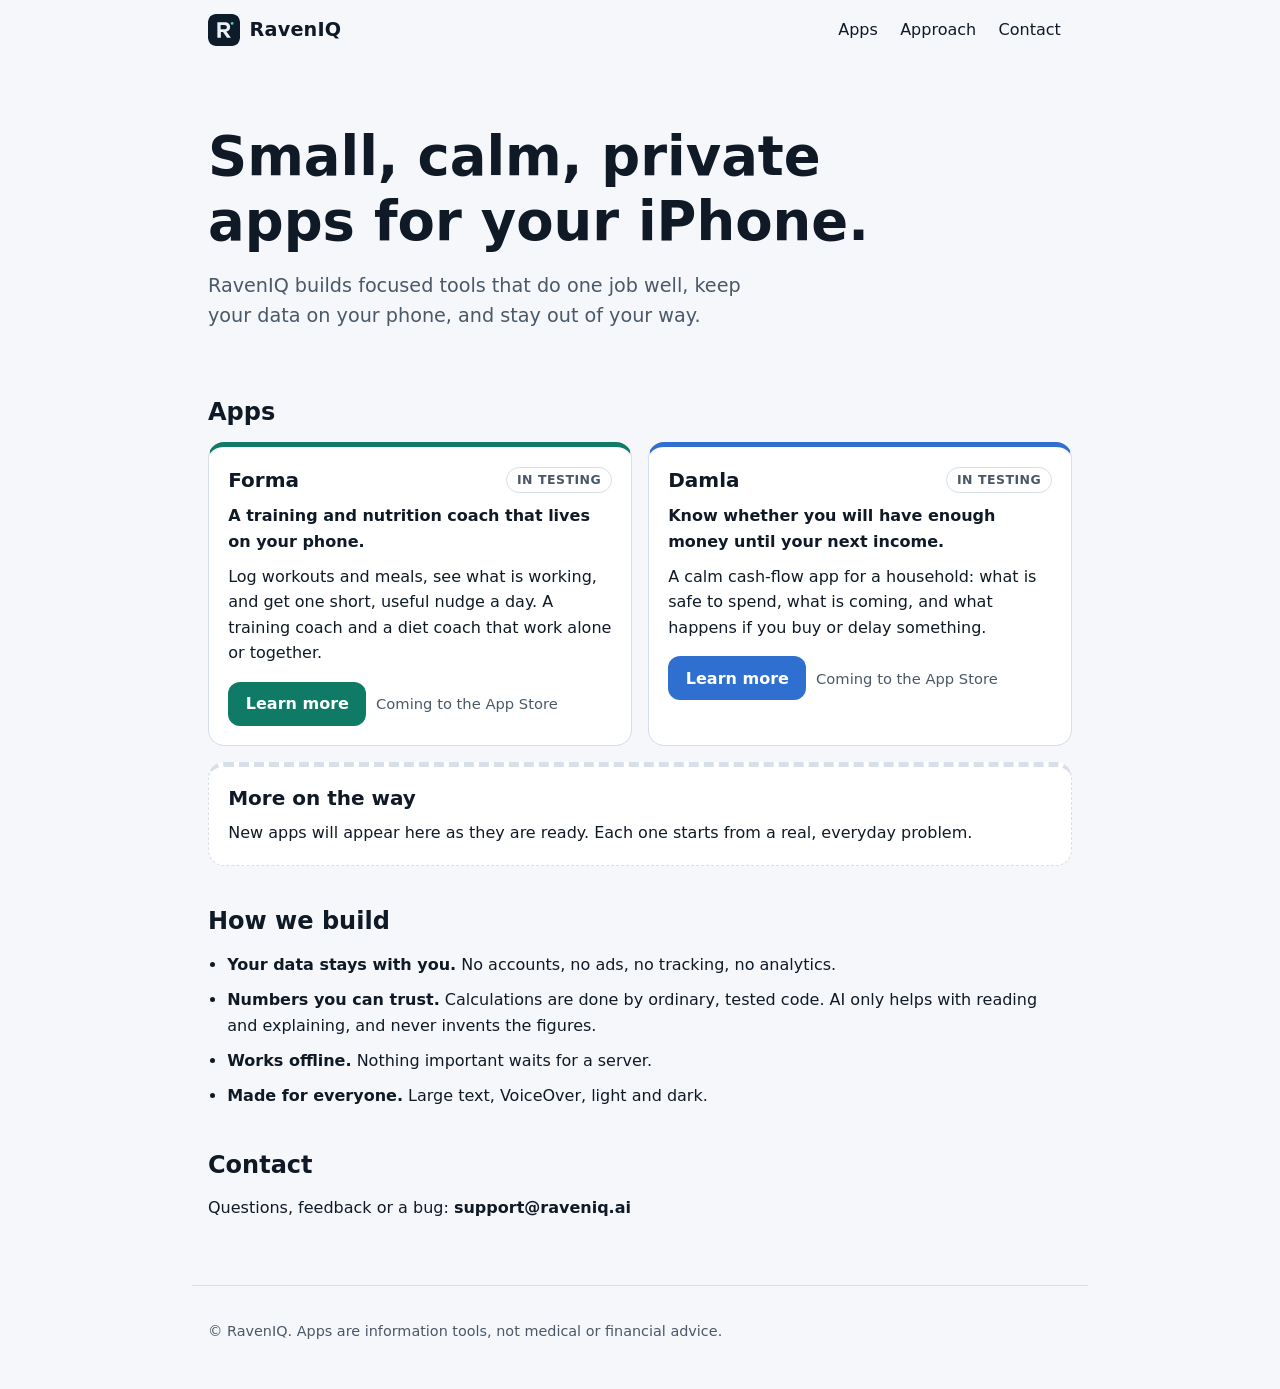
==== docs/index.html @ 25be087a "RavenIQ home page: Forma, Damla, room for more Co-Authored-By: Claude Sonnet 5.5 <noreply@anthropic." ====
<!doctype html>
<html lang="en"><head>
<meta charset="utf-8"><meta name="viewport" content="width=device-width, initial-scale=1">
<title>RavenIQ</title>
<meta name="description" content="RavenIQ makes small, calm, private iPhone apps. Forma coaches training and nutrition. Damla shows your cash flow.">
<meta name="color-scheme" content="light dark">
<meta name="theme-color" content="#F5F7FA" media="(prefers-color-scheme: light)"><meta name="theme-color" content="#0A1420" media="(prefers-color-scheme: dark)">
<link rel="canonical" href="https://raveniq.ai/">
<link rel="icon" type="image/svg+xml" href="mark.svg"><link rel="icon" type="image/png" href="favicon-32.png" sizes="32x32"><link rel="apple-touch-icon" href="apple-touch-icon.png">
<link rel="stylesheet" href="style.css">
</head><body>
<a class="skip" href="#main">Skip to content</a>
<header class="wrap bar"><a class="brand" href="./"><img src="mark.svg" width="32" height="32" alt="">RavenIQ</a><nav aria-label="Main"><a href="#apps">Apps</a><a href="#approach">Approach</a><a href="#contact">Contact</a></nav></header>
<main id="main" class="wrap">
<section class="hero"><h1>Small, calm, private apps for your iPhone.</h1>
<p class="lead">RavenIQ builds focused tools that do one job well, keep your data on your phone, and stay out of your way.</p></section>
<section id="apps"><h2>Apps</h2>
<div class="grid">
<article class="card" style="--app:#0F7B66">
  <div class="top"><h3>Forma</h3><span class="tag">In testing</span></div>
  <p class="tagline">A training and nutrition coach that lives on your phone.</p>
  <p>Log workouts and meals, see what is working, and get one short, useful nudge a day. A training coach and a diet coach that work alone or together.</p>
  <p class="links"><a class="open" href="https://forma.raveniq.ai/">Learn more</a> <span class="soon">Coming to the App Store</span></p>
</article>
<article class="card" style="--app:#2F6FD0">
  <div class="top"><h3>Damla</h3><span class="tag">In testing</span></div>
  <p class="tagline">Know whether you will have enough money until your next income.</p>
  <p>A calm cash-flow app for a household: what is safe to spend, what is coming, and what happens if you buy or delay something.</p>
  <p class="links"><a class="open" href="https://damla.raveniq.ai/">Learn more</a> <span class="soon">Coming to the App Store</span></p>
</article>
<article class="card more"><h3>More on the way</h3><p>New apps will appear here as they are ready. Each one starts from a real, everyday problem.</p></article>
</div></section>
<section id="approach"><h2>How we build</h2>
<ul class="points">
<li><strong>Your data stays with you.</strong> No accounts, no ads, no tracking, no analytics.</li>
<li><strong>Numbers you can trust.</strong> Calculations are done by ordinary, tested code. AI only helps with reading and explaining, and never invents the figures.</li>
<li><strong>Works offline.</strong> Nothing important waits for a server.</li>
<li><strong>Made for everyone.</strong> Large text, VoiceOver, light and dark.</li>
</ul></section>
<section id="contact"><h2>Contact</h2>
<p>Questions, feedback or a bug: <span class="email">support@raveniq.ai</span></p></section>
</main>
<footer class="wrap foot"><p>&copy; RavenIQ. Apps are information tools, not medical or financial advice.</p></footer>
</body></html>
---- docs/style.css ----
/* One stylesheet, system fonts, no external resources. */
:root{--bg:#F5F7FA;--surface:#FFF;--text:#101A26;--muted:#4A5868;--line:#D8DFE8;--accent:#0B6E5B;--font:system-ui,-apple-system,"Segoe UI",Roboto,"Helvetica Neue",Arial,sans-serif}
@media (prefers-color-scheme:dark){:root{--bg:#0A1420;--surface:#122030;--text:#E9F1F6;--muted:#9DB0BF;--line:#243548;--accent:#4FD1B0}}
*{box-sizing:border-box}html{-webkit-text-size-adjust:100%}
body{margin:0;background:var(--bg);color:var(--text);font:1rem/1.6 var(--font)}
.wrap{width:100%;max-width:56rem;margin:0 auto;padding-inline:1rem}
a{color:var(--accent);text-underline-offset:.15em}:focus-visible{outline:3px solid var(--accent);outline-offset:2px;border-radius:4px}
.skip{position:absolute;left:-999px;background:var(--surface);padding:.75rem 1rem}.skip:focus{left:0;z-index:5}
.bar{display:flex;flex-wrap:wrap;align-items:center;justify-content:space-between;gap:.25rem 1rem;padding-block:.5rem}
.brand{display:inline-flex;align-items:center;gap:.6rem;min-height:44px;font-weight:800;font-size:1.2rem;letter-spacing:.01em;color:var(--text);text-decoration:none}.brand img{border-radius:8px}
nav{display:flex;flex-wrap:wrap}nav a{display:inline-flex;align-items:center;min-height:44px;padding:0 .7rem;color:var(--text);text-decoration:none;border-radius:8px}nav a:hover{color:var(--accent)}
main{padding-block:1rem 3rem}
h1,h2,h3{line-height:1.2;text-wrap:balance}
.hero{padding-block:3rem 1.5rem}h1{font-size:clamp(2rem,7vw,3.4rem);margin:0 0 1rem;max-width:20ch}.lead{font-size:1.2rem;color:var(--muted);max-width:36rem;margin:0}
h2{font-size:1.5rem;margin:2.6rem 0 1rem}h3{font-size:1.25rem;margin:0}
.grid{display:grid;gap:1rem;grid-template-columns:1fr}@media(min-width:44rem){.grid{grid-template-columns:1fr 1fr}.more{grid-column:1/-1}}
.card{background:var(--surface);border:1px solid var(--line);border-top:5px solid var(--app,var(--line));border-radius:16px;padding:1.2rem;min-width:0}
.card p{margin:.6rem 0 0}.top{display:flex;justify-content:space-between;align-items:center;gap:.5rem}
.tag{font-size:.78rem;font-weight:700;letter-spacing:.04em;text-transform:uppercase;color:var(--muted);border:1px solid var(--line);border-radius:999px;padding:.15rem .6rem}
.tagline{font-weight:600}.links{display:flex;flex-wrap:wrap;gap:.6rem;align-items:center;margin-top:1rem!important}
.open{display:inline-flex;align-items:center;min-height:44px;padding:0 1.1rem;background:var(--app,var(--accent));color:#fff;font-weight:700;border-radius:12px;text-decoration:none}
.store,.soon{color:var(--muted);font-size:.92rem}.more{border-top-color:var(--line);border-style:dashed}
.points{padding-left:1.2rem}.points li{margin-bottom:.6rem}.email{font-weight:700;user-select:all}
.foot{border-top:1px solid var(--line);padding-block:1.2rem 2rem;color:var(--muted);font-size:.9rem}
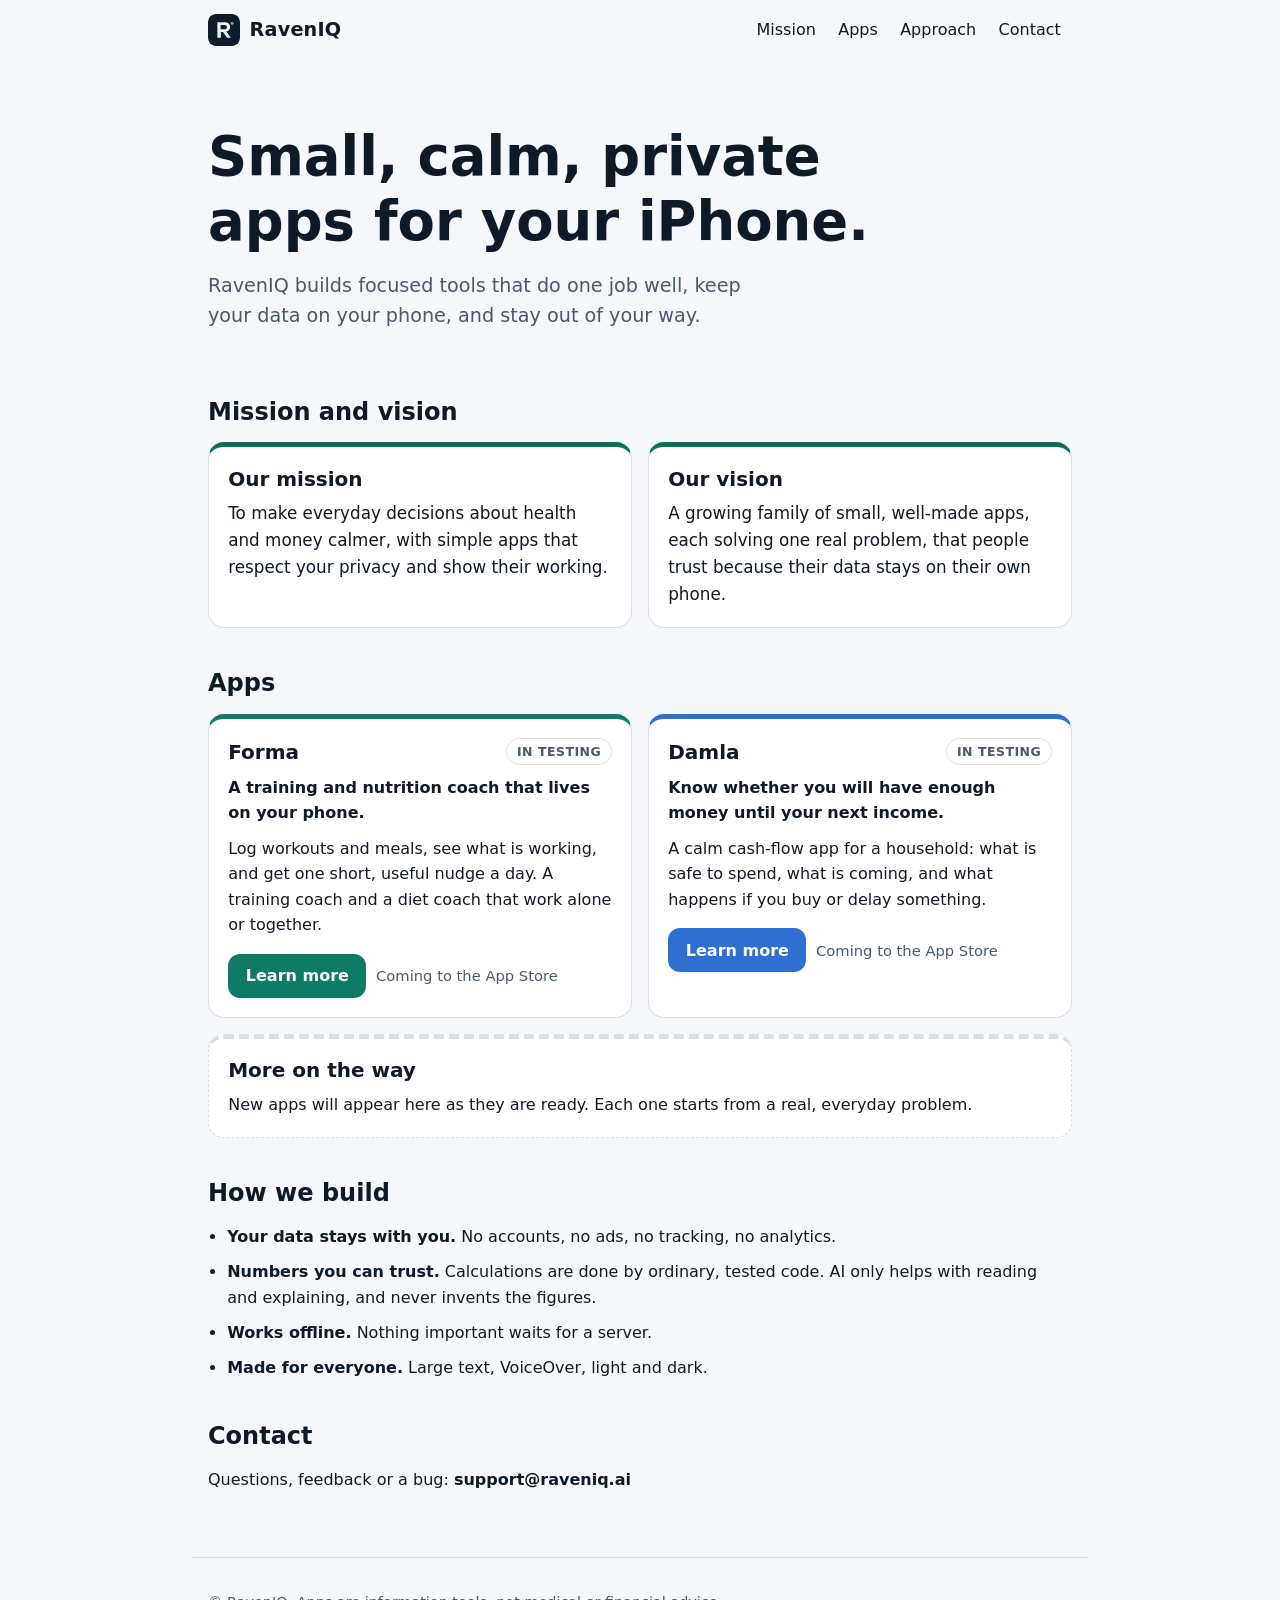
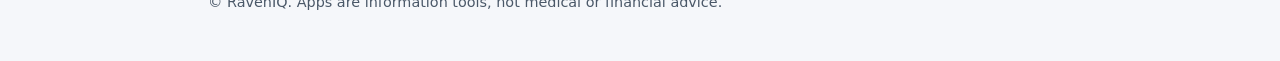
==== commit 45187e98: "Home page: mission and vision Co-Authored-By: Claude Sonnet 5.5 <noreply@anthropic.com>" ====
--- a/docs/index.html
+++ b/docs/index.html
@@ -10,10 +10,15 @@
 <link rel="stylesheet" href="style.css">
 </head><body>
 <a class="skip" href="#main">Skip to content</a>
-<header class="wrap bar"><a class="brand" href="./"><img src="mark.svg" width="32" height="32" alt="">RavenIQ</a><nav aria-label="Main"><a href="#apps">Apps</a><a href="#approach">Approach</a><a href="#contact">Contact</a></nav></header>
+<header class="wrap bar"><a class="brand" href="./"><img src="mark.svg" width="32" height="32" alt="">RavenIQ</a><nav aria-label="Main"><a href="#why">Mission</a><a href="#apps">Apps</a><a href="#approach">Approach</a><a href="#contact">Contact</a></nav></header>
 <main id="main" class="wrap">
 <section class="hero"><h1>Small, calm, private apps for your iPhone.</h1>
 <p class="lead">RavenIQ builds focused tools that do one job well, keep your data on your phone, and stay out of your way.</p></section>
+<section id="why"><h2>Mission and vision</h2>
+<div class="duo">
+<article class="card plain"><h3>Our mission</h3><p>To make everyday decisions about health and money calmer, with simple apps that respect your privacy and show their working.</p></article>
+<article class="card plain"><h3>Our vision</h3><p>A growing family of small, well-made apps, each solving one real problem, that people trust because their data stays on their own phone.</p></article>
+</div></section>
 <section id="apps"><h2>Apps</h2>
 <div class="grid">
 <article class="card" style="--app:#0F7B66">
--- a/docs/style.css
+++ b/docs/style.css
@@ -20,5 +20,7 @@
 .tagline{font-weight:600}.links{display:flex;flex-wrap:wrap;gap:.6rem;align-items:center;margin-top:1rem!important}
 .open{display:inline-flex;align-items:center;min-height:44px;padding:0 1.1rem;background:var(--app,var(--accent));color:#fff;font-weight:700;border-radius:12px;text-decoration:none}
 .store,.soon{color:var(--muted);font-size:.92rem}.more{border-top-color:var(--line);border-style:dashed}
+.duo{display:grid;gap:1rem;grid-template-columns:1fr}@media(min-width:44rem){.duo{grid-template-columns:1fr 1fr}}
+.plain{border-top-color:var(--accent)}.plain p{font-size:1.05rem}
 .points{padding-left:1.2rem}.points li{margin-bottom:.6rem}.email{font-weight:700;user-select:all}
 .foot{border-top:1px solid var(--line);padding-block:1.2rem 2rem;color:var(--muted);font-size:.9rem}
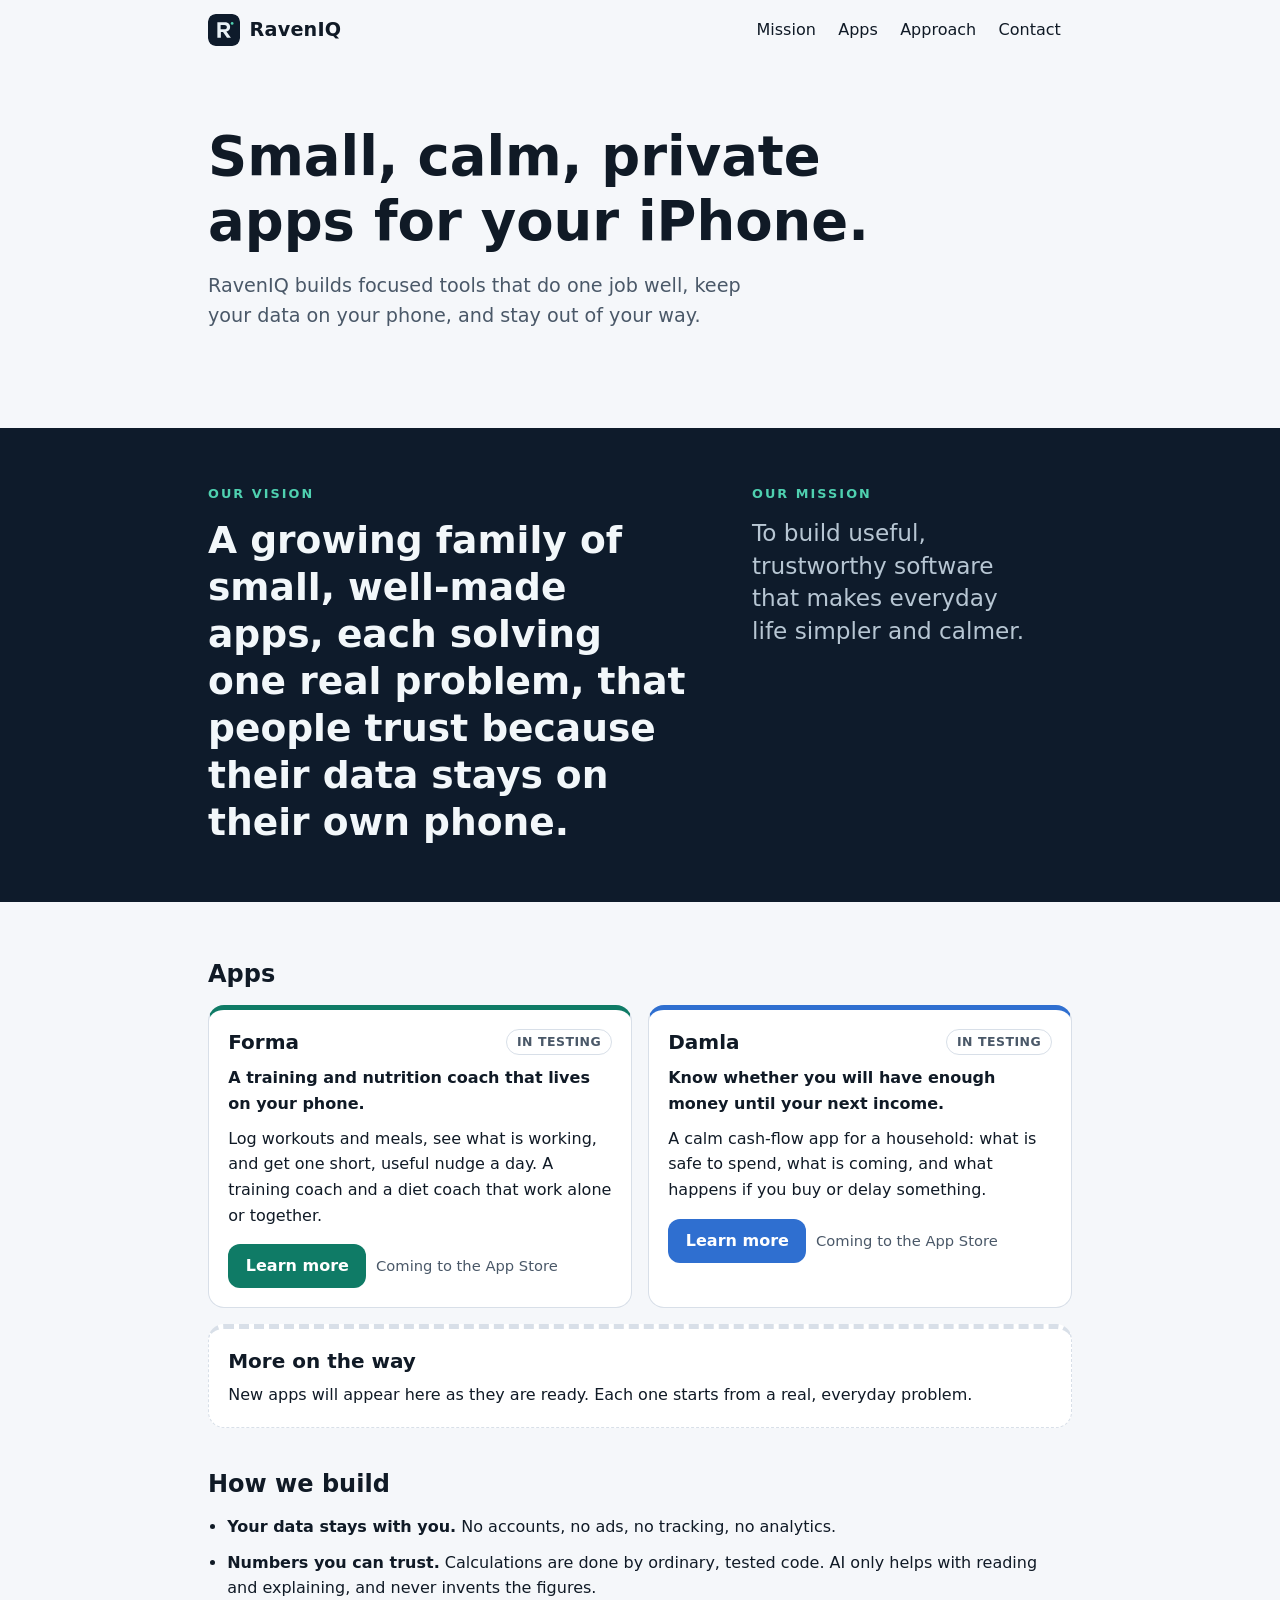
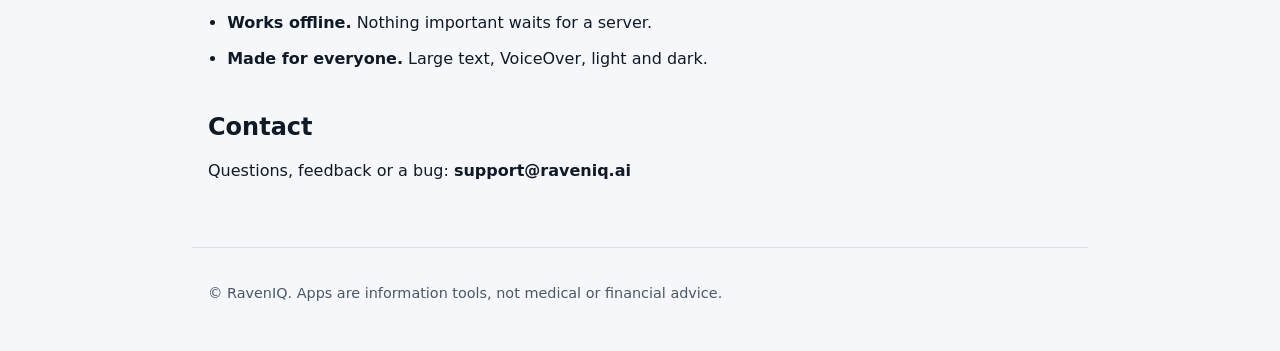
==== commit 4928cd25: "Home page: vision and mission as a full-width band; mission made general Co-Authored-By: Claude Sonn" ====
--- a/docs/index.html
+++ b/docs/index.html
@@ -14,11 +14,12 @@
 <main id="main" class="wrap">
 <section class="hero"><h1>Small, calm, private apps for your iPhone.</h1>
 <p class="lead">RavenIQ builds focused tools that do one job well, keep your data on your phone, and stay out of your way.</p></section>
-<section id="why"><h2>Mission and vision</h2>
-<div class="duo">
-<article class="card plain"><h3>Our mission</h3><p>To make everyday decisions about health and money calmer, with simple apps that respect your privacy and show their working.</p></article>
-<article class="card plain"><h3>Our vision</h3><p>A growing family of small, well-made apps, each solving one real problem, that people trust because their data stays on their own phone.</p></article>
+</main>
+<section id="why" class="band"><div class="wrap inner">
+<div class="statement"><p class="eyebrow">Our vision</p><p class="big">A growing family of small, well-made apps, each solving one real problem, that people trust because their data stays on their own phone.</p></div>
+<div class="statement"><p class="eyebrow">Our mission</p><p class="mid">To build useful, trustworthy software that makes everyday life simpler and calmer.</p></div>
 </div></section>
+<main class="wrap">
 <section id="apps"><h2>Apps</h2>
 <div class="grid">
 <article class="card" style="--app:#0F7B66">
--- a/docs/style.css
+++ b/docs/style.css
@@ -1,6 +1,6 @@
 /* One stylesheet, system fonts, no external resources. */
-:root{--bg:#F5F7FA;--surface:#FFF;--text:#101A26;--muted:#4A5868;--line:#D8DFE8;--accent:#0B6E5B;--font:system-ui,-apple-system,"Segoe UI",Roboto,"Helvetica Neue",Arial,sans-serif}
-@media (prefers-color-scheme:dark){:root{--bg:#0A1420;--surface:#122030;--text:#E9F1F6;--muted:#9DB0BF;--line:#243548;--accent:#4FD1B0}}
+:root{--bg:#F5F7FA;--surface:#FFF;--text:#101A26;--muted:#4A5868;--line:#D8DFE8;--accent:#0B6E5B;--band:#0E1B2B;--band-text:#F2F7FA;--band-muted:#B7C6D3;--band-accent:#4FD1B0;--font:system-ui,-apple-system,"Segoe UI",Roboto,"Helvetica Neue",Arial,sans-serif}
+@media (prefers-color-scheme:dark){:root{--bg:#0A1420;--surface:#122030;--text:#E9F1F6;--muted:#9DB0BF;--line:#243548;--accent:#4FD1B0;--band:#122A3F;--band-text:#F2F7FA;--band-muted:#B7C6D3;--band-accent:#4FD1B0}}
 *{box-sizing:border-box}html{-webkit-text-size-adjust:100%}
 body{margin:0;background:var(--bg);color:var(--text);font:1rem/1.6 var(--font)}
 .wrap{width:100%;max-width:56rem;margin:0 auto;padding-inline:1rem}
@@ -21,6 +21,10 @@
 .open{display:inline-flex;align-items:center;min-height:44px;padding:0 1.1rem;background:var(--app,var(--accent));color:#fff;font-weight:700;border-radius:12px;text-decoration:none}
 .store,.soon{color:var(--muted);font-size:.92rem}.more{border-top-color:var(--line);border-style:dashed}
 .duo{display:grid;gap:1rem;grid-template-columns:1fr}@media(min-width:44rem){.duo{grid-template-columns:1fr 1fr}}
-.plain{border-top-color:var(--accent)}.plain p{font-size:1.05rem}
+.band{background:var(--band);color:var(--band-text);margin-block:1.5rem 0;padding-block:3.5rem}
+.inner{display:grid;gap:2.5rem}@media(min-width:48rem){.inner{grid-template-columns:3fr 2fr;gap:4rem;align-items:start}}
+.statement p{margin:0}.eyebrow{font-size:.8rem;font-weight:800;letter-spacing:.16em;text-transform:uppercase;color:var(--band-accent);margin-bottom:.8rem!important}
+.big{font-size:clamp(1.55rem,4.2vw,2.35rem);line-height:1.25;font-weight:700;text-wrap:balance}
+.mid{font-size:clamp(1.15rem,2.6vw,1.45rem);line-height:1.4;color:var(--band-muted);text-wrap:balance}
 .points{padding-left:1.2rem}.points li{margin-bottom:.6rem}.email{font-weight:700;user-select:all}
 .foot{border-top:1px solid var(--line);padding-block:1.2rem 2rem;color:var(--muted);font-size:.9rem}
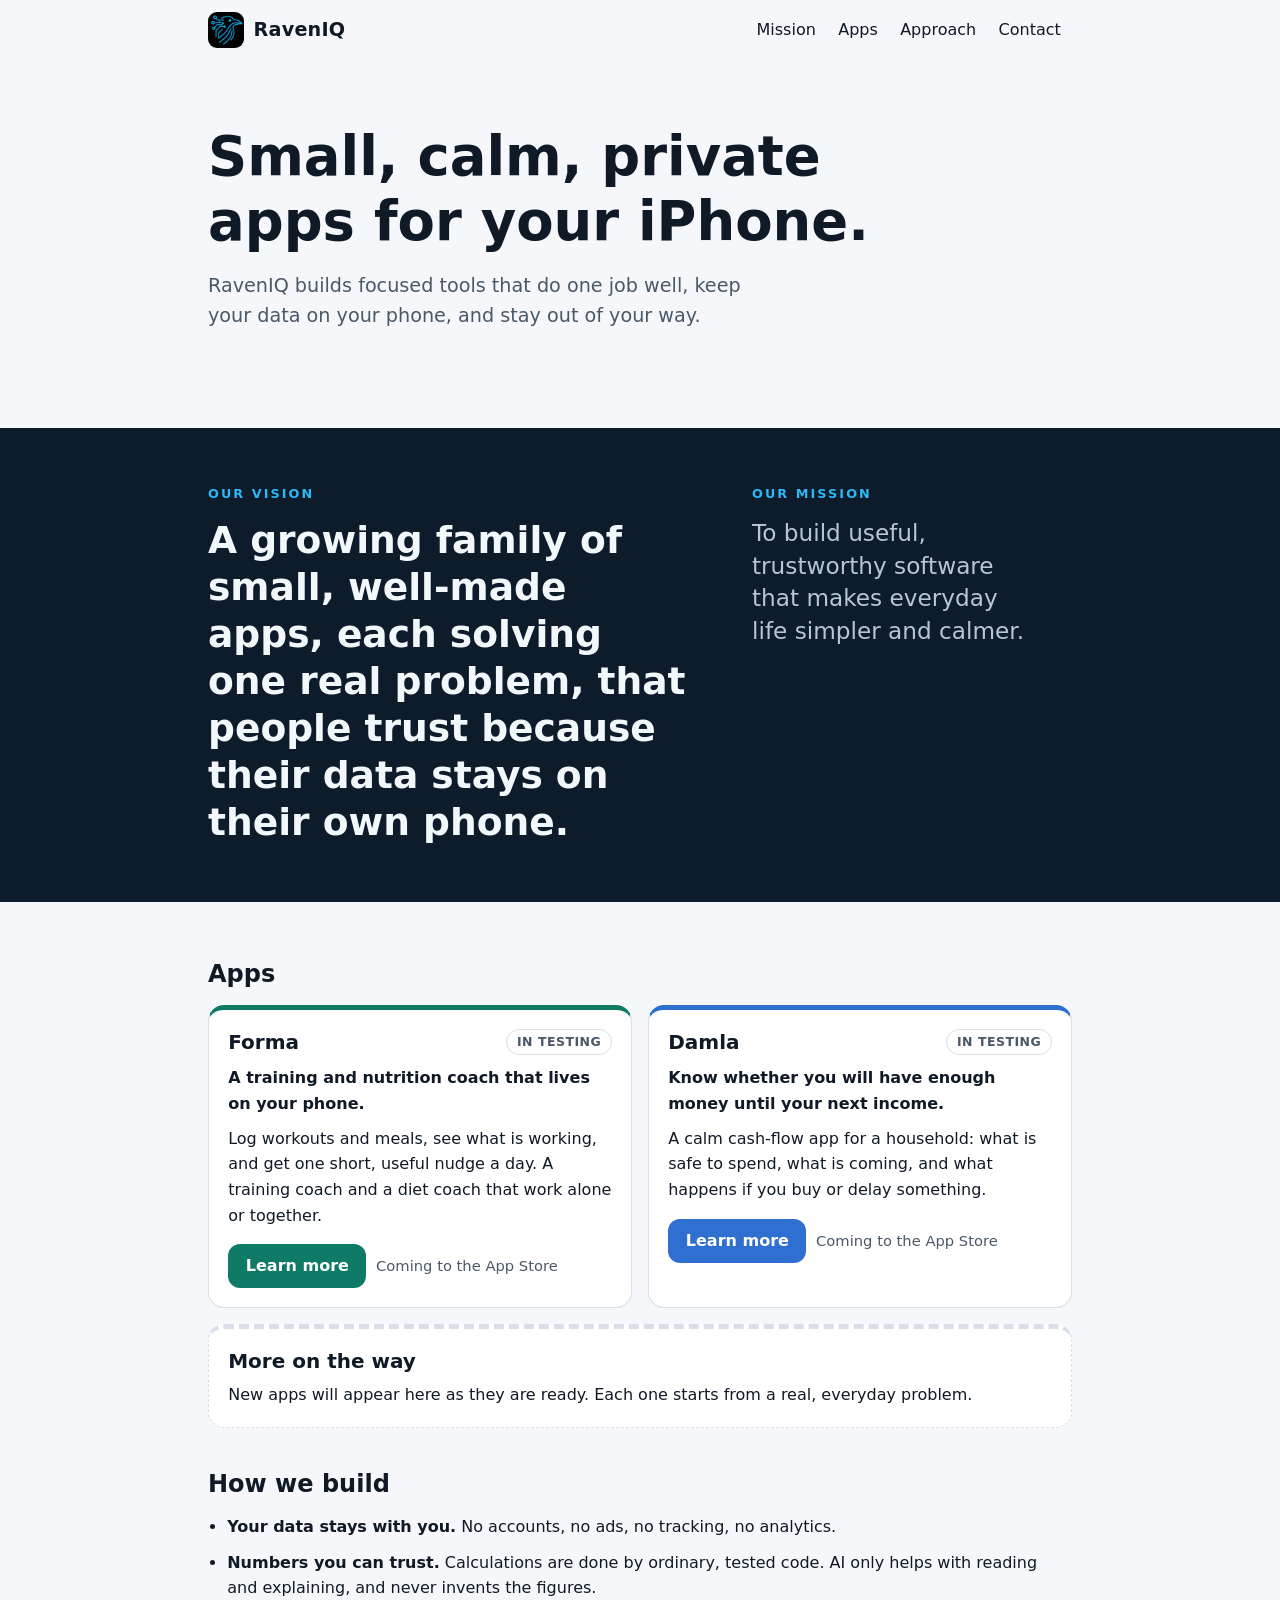
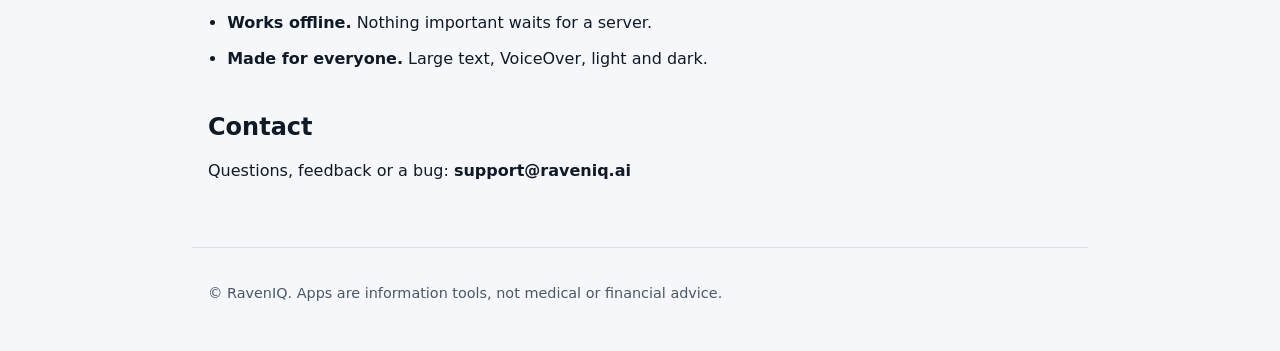
==== commit 18b50df4: "Use the original RavenIQ raven as logo and icons; cyan accent Co-Authored-By: Claude Sonnet 5.5 <nor" ====
--- a/docs/index.html
+++ b/docs/index.html
@@ -6,11 +6,11 @@
 <meta name="color-scheme" content="light dark">
 <meta name="theme-color" content="#F5F7FA" media="(prefers-color-scheme: light)"><meta name="theme-color" content="#0A1420" media="(prefers-color-scheme: dark)">
 <link rel="canonical" href="https://raveniq.ai/">
-<link rel="icon" type="image/svg+xml" href="mark.svg"><link rel="icon" type="image/png" href="favicon-32.png" sizes="32x32"><link rel="apple-touch-icon" href="apple-touch-icon.png">
+<link rel="icon" type="image/png" href="favicon-32.png" sizes="32x32"><link rel="apple-touch-icon" href="apple-touch-icon.png">
 <link rel="stylesheet" href="style.css">
 </head><body>
 <a class="skip" href="#main">Skip to content</a>
-<header class="wrap bar"><a class="brand" href="./"><img src="mark.svg" width="32" height="32" alt="">RavenIQ</a><nav aria-label="Main"><a href="#why">Mission</a><a href="#apps">Apps</a><a href="#approach">Approach</a><a href="#contact">Contact</a></nav></header>
+<header class="wrap bar"><a class="brand" href="./"><img src="mark.png" width="36" height="36" alt="">RavenIQ</a><nav aria-label="Main"><a href="#why">Mission</a><a href="#apps">Apps</a><a href="#approach">Approach</a><a href="#contact">Contact</a></nav></header>
 <main id="main" class="wrap">
 <section class="hero"><h1>Small, calm, private apps for your iPhone.</h1>
 <p class="lead">RavenIQ builds focused tools that do one job well, keep your data on your phone, and stay out of your way.</p></section>
--- a/docs/style.css
+++ b/docs/style.css
@@ -1,13 +1,13 @@
 /* One stylesheet, system fonts, no external resources. */
-:root{--bg:#F5F7FA;--surface:#FFF;--text:#101A26;--muted:#4A5868;--line:#D8DFE8;--accent:#0B6E5B;--band:#0E1B2B;--band-text:#F2F7FA;--band-muted:#B7C6D3;--band-accent:#4FD1B0;--font:system-ui,-apple-system,"Segoe UI",Roboto,"Helvetica Neue",Arial,sans-serif}
-@media (prefers-color-scheme:dark){:root{--bg:#0A1420;--surface:#122030;--text:#E9F1F6;--muted:#9DB0BF;--line:#243548;--accent:#4FD1B0;--band:#122A3F;--band-text:#F2F7FA;--band-muted:#B7C6D3;--band-accent:#4FD1B0}}
+:root{--bg:#F5F7FA;--surface:#FFF;--text:#101A26;--muted:#4A5868;--line:#D8DFE8;--accent:#0A71AD;--band:#0E1B2B;--band-text:#F2F7FA;--band-muted:#B7C6D3;--band-accent:#2CB8F5;--font:system-ui,-apple-system,"Segoe UI",Roboto,"Helvetica Neue",Arial,sans-serif}
+@media (prefers-color-scheme:dark){:root{--bg:#0A1420;--surface:#122030;--text:#E9F1F6;--muted:#9DB0BF;--line:#243548;--accent:#2CB8F5;--band:#122A3F;--band-text:#F2F7FA;--band-muted:#B7C6D3;--band-accent:#2CB8F5}}
 *{box-sizing:border-box}html{-webkit-text-size-adjust:100%}
 body{margin:0;background:var(--bg);color:var(--text);font:1rem/1.6 var(--font)}
 .wrap{width:100%;max-width:56rem;margin:0 auto;padding-inline:1rem}
 a{color:var(--accent);text-underline-offset:.15em}:focus-visible{outline:3px solid var(--accent);outline-offset:2px;border-radius:4px}
 .skip{position:absolute;left:-999px;background:var(--surface);padding:.75rem 1rem}.skip:focus{left:0;z-index:5}
 .bar{display:flex;flex-wrap:wrap;align-items:center;justify-content:space-between;gap:.25rem 1rem;padding-block:.5rem}
-.brand{display:inline-flex;align-items:center;gap:.6rem;min-height:44px;font-weight:800;font-size:1.2rem;letter-spacing:.01em;color:var(--text);text-decoration:none}.brand img{border-radius:8px}
+.brand{display:inline-flex;align-items:center;gap:.6rem;min-height:44px;font-weight:800;font-size:1.2rem;letter-spacing:.01em;color:var(--text);text-decoration:none}.brand img{border-radius:9px;background:#000}
 nav{display:flex;flex-wrap:wrap}nav a{display:inline-flex;align-items:center;min-height:44px;padding:0 .7rem;color:var(--text);text-decoration:none;border-radius:8px}nav a:hover{color:var(--accent)}
 main{padding-block:1rem 3rem}
 h1,h2,h3{line-height:1.2;text-wrap:balance}
